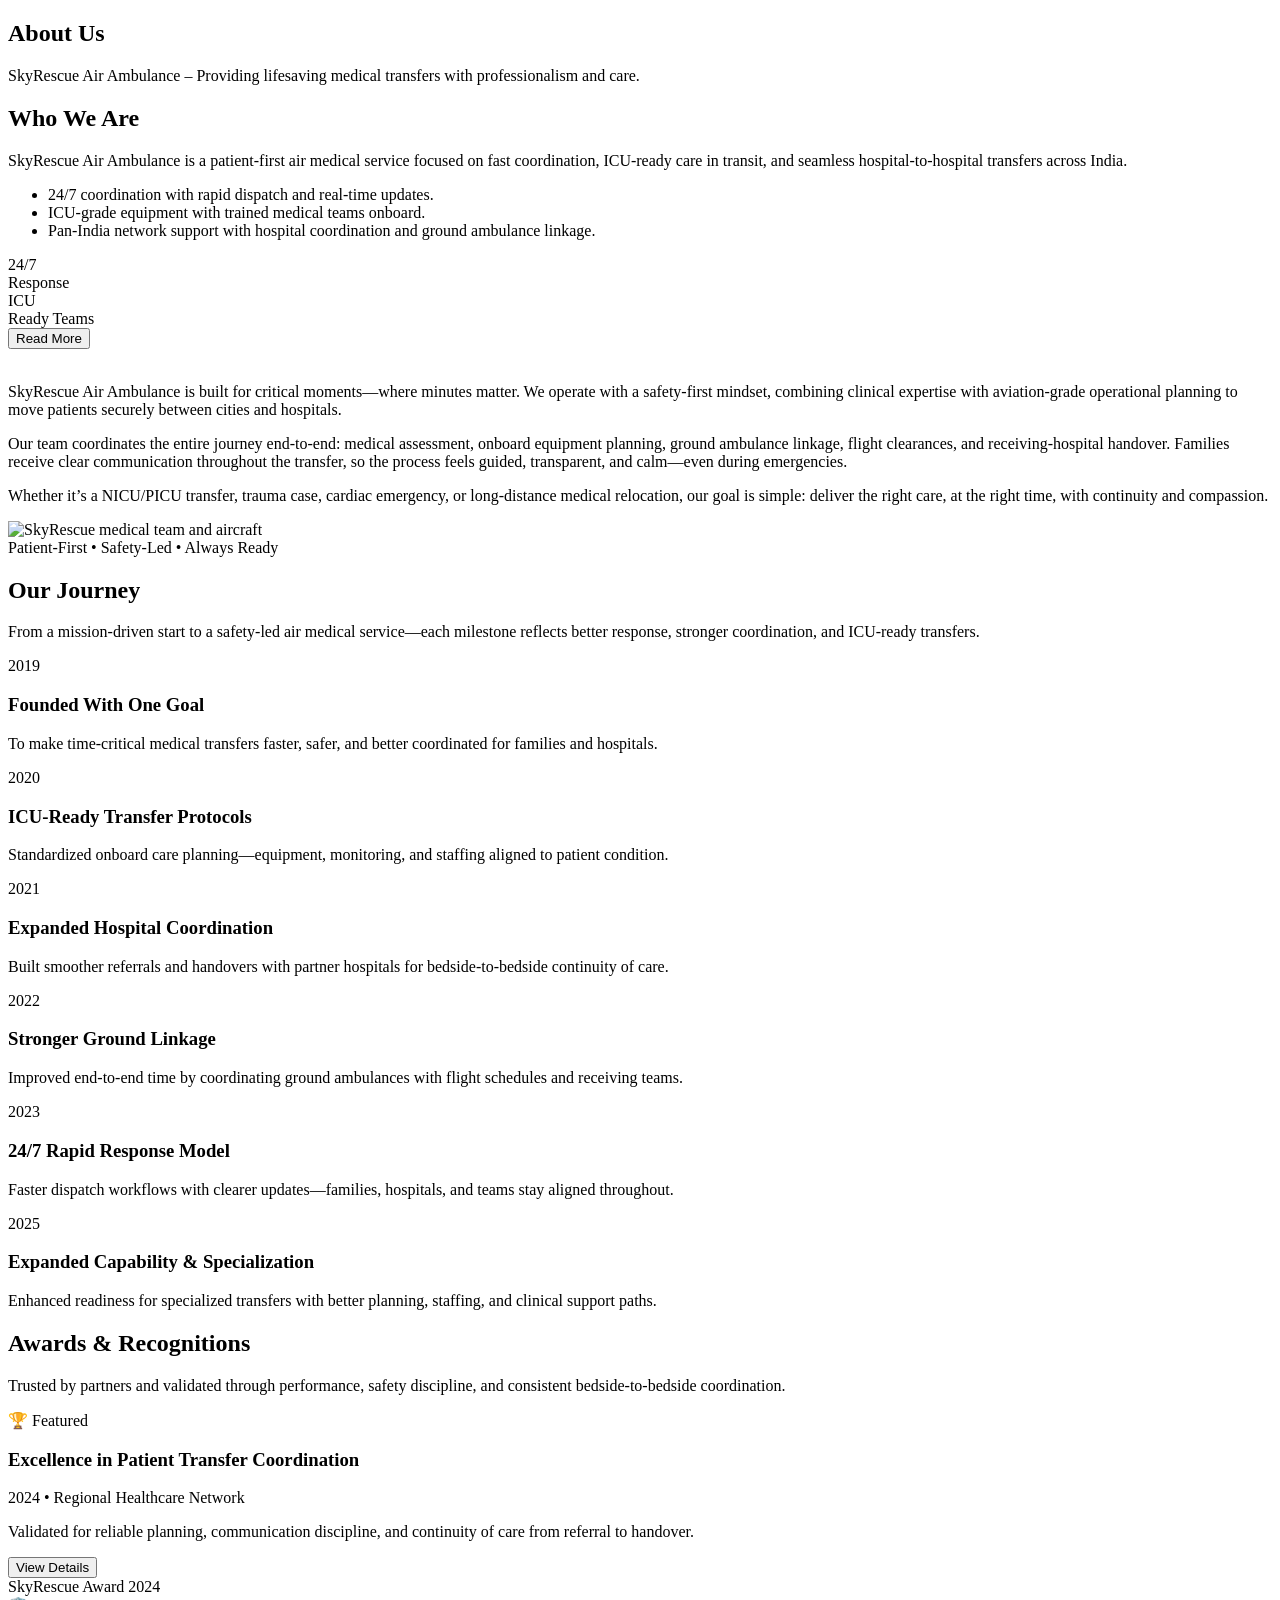
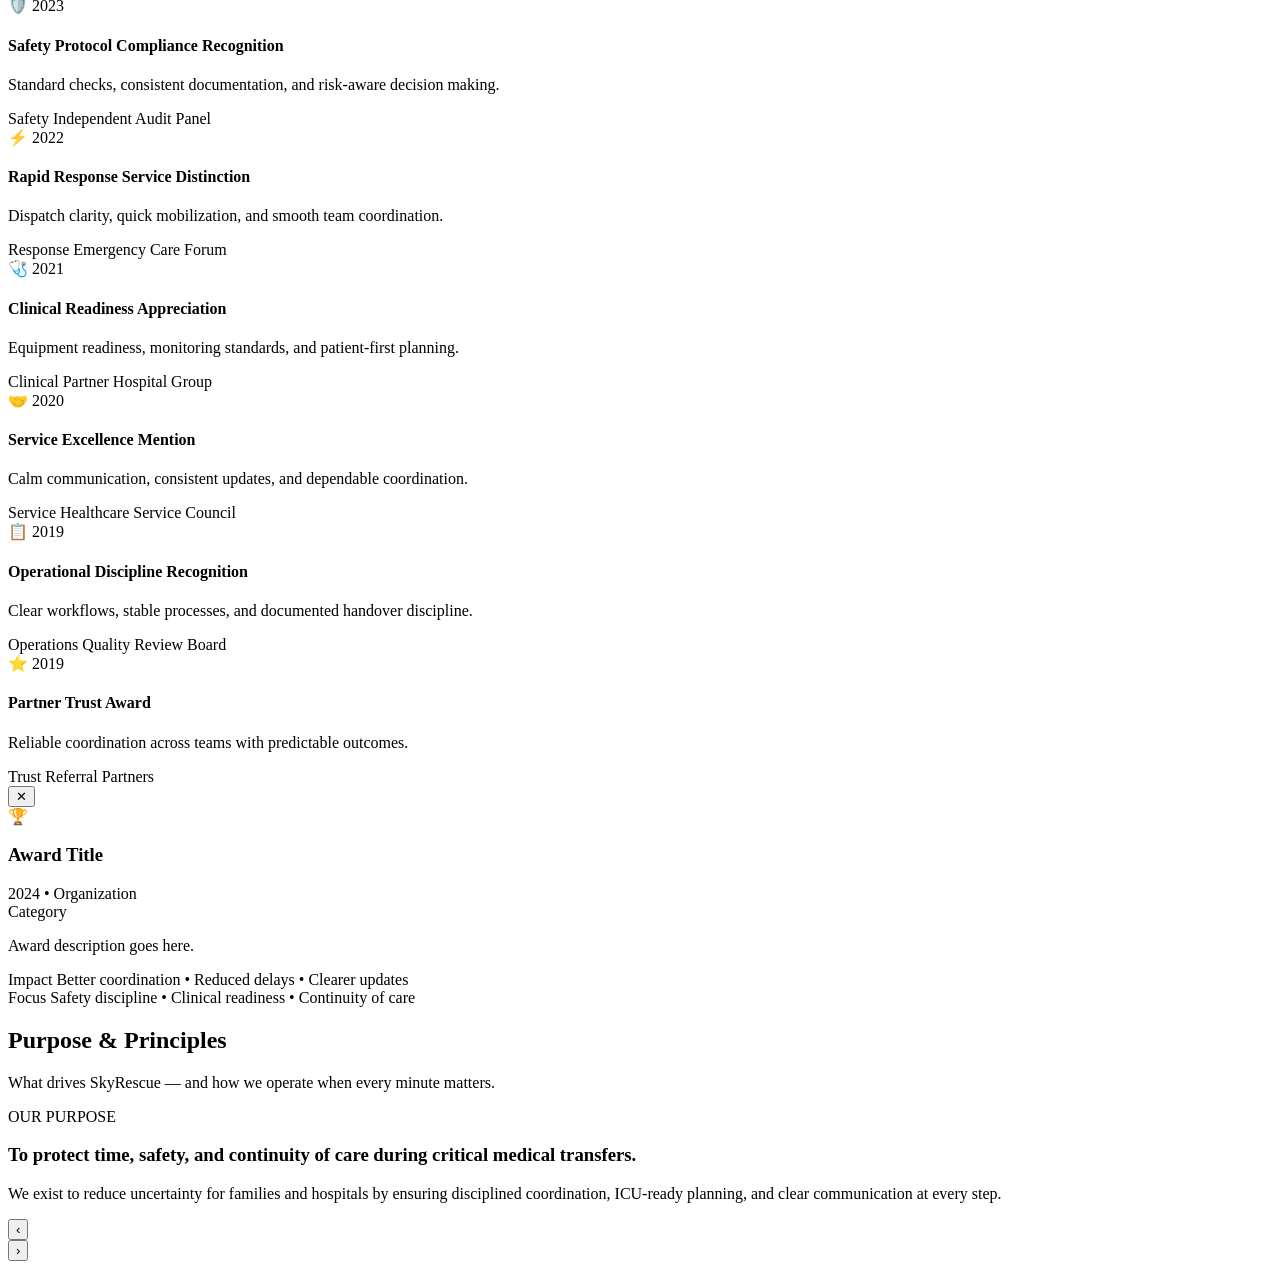
==== about.html @ 8f865b85 "Add files via upload" ====
<!DOCTYPE html>
<html lang="en">
<head>
<meta charset="UTF-8">
<meta name="viewport" content="width=device-width, initial-scale=1.0">
<title>About Us - SkyRescue Air Ambulance</title>
<meta name="description" content="SkyRescue Air Ambulance provides lifesaving air ambulance services across India with professionalism and care. Learn about our journey, mission, and leadership.">
<meta name="keywords" content="Air Ambulance, SkyRescue, Medical Transfers, Emergency Medical Services">
<meta name="author" content="SkyRescue Air Ambulance">

<!-- Google Fonts -->
<link href="https://fonts.googleapis.com/css2?family=Outfit:wght@400;600;700&family=Inter:wght@300;400;500&display=swap" rel="stylesheet">
<link href="https://unpkg.com/aos@2.3.4/dist/aos.css" rel="stylesheet">
<link href="https://api.fontshare.com/v2/css?f[]=clash-display@600,700&f[]=general-sans@400,500&display=swap" rel="stylesheet">

<!-- Main CSS -->
<link rel="stylesheet" href="./css/style.css">

</head>
<body>

<!-- Navbar include -->
<div id="navbar"></div>

<section class="about-hero-slider">
  <div class="about-slider">
    <div class="about-slide active" style="background-image: url('./images/abouthero1.jpg');"></div>
    <div class="about-slide" style="background-image: url('./images/abouthero2.jpg');"></div>
    <div class="about-slide" style="background-image: url('./images/abouthero3.jpg');"></div>
    <div class="about-slide" style="background-image: url('./images/abouthero4.jpg');"></div>

    <!-- Overlay for text -->
    <div class="hero-overlay">
      <div class="hero-content" data-aos="fade-up">
        <h1>About Us</h1>
        <p>SkyRescue Air Ambulance – Providing lifesaving medical transfers with professionalism and care.</p>
      </div>
    </div>
  </div>
</section>

<!-- Placeholder: Who We Are Section will go here -->
<section class="who-we-are" data-aos="fade-up">
  <div class="wwa-wrap">

    <!-- LEFT: TEXT -->
    <div class="wwa-left">
      <h2 class="wwa-title" data-aos="fade-up" data-aos-delay="50">Who We Are</h2>

      <p class="wwa-lead" data-aos="fade-up" data-aos-delay="120">
        SkyRescue Air Ambulance is a patient-first air medical service focused on fast coordination,
        ICU-ready care in transit, and seamless hospital-to-hospital transfers across India.
      </p>

      <!-- highlights (stagger) -->
      <ul class="wwa-points">
        <li data-aos="fade-up" data-aos-delay="180">
          <span class="dot"></span>
          24/7 coordination with rapid dispatch and real-time updates.
        </li>
        <li data-aos="fade-up" data-aos-delay="240">
          <span class="dot"></span>
          ICU-grade equipment with trained medical teams onboard.
        </li>
        <li data-aos="fade-up" data-aos-delay="300">
          <span class="dot"></span>
          Pan-India network support with hospital coordination and ground ambulance linkage.
        </li>
      </ul>

      <!-- stats -->
      <div class="wwa-stats" data-aos="fade-up" data-aos-delay="360">
        <div class="wwa-stat">
          <div class="wwa-stat-num">24/7</div>
          <div class="wwa-stat-label">Response</div>
        </div>
        <div class="wwa-stat">
          <div class="wwa-stat-num">ICU</div>
          <div class="wwa-stat-label">Ready Teams</div>
        </div>
      </div>

      <!-- read more -->
     <div class="wwa-more">
  <button class="wwa-more-btn" type="button" aria-expanded="false">
    Read More
  </button>

  <div class="wwa-more-panel" aria-hidden="true">
    <div class="wwa-more-inner">
      <br><p>
  SkyRescue Air Ambulance is built for critical moments—where minutes matter. We operate with a safety-first mindset,
  combining clinical expertise with aviation-grade operational planning to move patients securely between cities and hospitals.
</p>

<p>
  Our team coordinates the entire journey end-to-end: medical assessment, onboard equipment planning, ground ambulance
  linkage, flight clearances, and receiving-hospital handover. Families receive clear communication throughout the transfer,
  so the process feels guided, transparent, and calm—even during emergencies.
</p>

<p>
  Whether it’s a NICU/PICU transfer, trauma case, cardiac emergency, or long-distance medical relocation, our goal is simple:
  deliver the right care, at the right time, with continuity and compassion.
</p>
    </div>
  </div>
</div>
    </div>

    <!-- RIGHT: IMAGE -->
    <div class="wwa-right" data-aos="zoom-in" data-aos-delay="120">
      <div class="wwa-img">
        <img src="./images/who-we-are.jpeg" alt="SkyRescue medical team and aircraft">
        <div class="wwa-tag">Patient-First • Safety-Led • Always Ready</div>
      </div>
    </div>

  </div>
</section>

<!-- Placeholder: Journey Section will go here -->
<section class="journey" id="journey">
  <div class="journey-wrap">
    <div class="journey-head" data-aos="fade-up">
      <h2>Our Journey</h2>
      <p>
        From a mission-driven start to a safety-led air medical service—each milestone reflects better response,
        stronger coordination, and ICU-ready transfers.
      </p>
    </div>

    <div class="journey-timeline" id="journeyTimeline">
      <!-- CENTER SPINE -->
      <div class="journey-line" aria-hidden="true">
        <span class="journey-cap top"></span>
        <div class="journey-line-fill" id="journeyFill"></div>
        <span class="journey-cap bottom"></span>
      </div>

      <!-- ONE PLANE THAT MOVES DOWN THE SPINE -->
      <div class="journey-plane" id="journeyPlane" aria-hidden="true"></div>

      <!-- ITEM 1 (RIGHT) -->
      <div class="j-item right" data-step="1">
        <div class="j-node"></div>
        <div class="j-branch"></div>

        <div class="j-card">
          <div class="j-meta">2019</div>
          <h3>Founded With One Goal</h3>
          <p>To make time-critical medical transfers faster, safer, and better coordinated for families and hospitals.</p>
        </div>
      </div>

      <!-- ITEM 2 (LEFT) -->
      <div class="j-item left" data-step="2">
        <div class="j-node"></div>
        <div class="j-branch"></div>

        <div class="j-card">
          <div class="j-meta">2020</div>
          <h3>ICU-Ready Transfer Protocols</h3>
          <p>Standardized onboard care planning—equipment, monitoring, and staffing aligned to patient condition.</p>
        </div>
      </div>

      <!-- ITEM 3 (RIGHT) -->
      <div class="j-item right" data-step="3">
        <div class="j-node"></div>
        <div class="j-branch"></div>

        <div class="j-card">
          <div class="j-meta">2021</div>
          <h3>Expanded Hospital Coordination</h3>
          <p>Built smoother referrals and handovers with partner hospitals for bedside-to-bedside continuity of care.</p>
        </div>
      </div>

      <!-- ITEM 4 (LEFT) -->
      <div class="j-item left" data-step="4">
        <div class="j-node"></div>
        <div class="j-branch"></div>

        <div class="j-card">
          <div class="j-meta">2022</div>
          <h3>Stronger Ground Linkage</h3>
          <p>Improved end-to-end time by coordinating ground ambulances with flight schedules and receiving teams.</p>
        </div>
      </div>

      <!-- ITEM 5 (RIGHT) -->
      <div class="j-item right" data-step="5">
        <div class="j-node"></div>
        <div class="j-branch"></div>

        <div class="j-card">
          <div class="j-meta">2023</div>
          <h3>24/7 Rapid Response Model</h3>
          <p>Faster dispatch workflows with clearer updates—families, hospitals, and teams stay aligned throughout.</p>
        </div>
      </div>

      <!-- ITEM 6 (LEFT) -->
      <div class="j-item left" data-step="6">
        <div class="j-node"></div>
        <div class="j-branch"></div>

        <div class="j-card">
          <div class="j-meta">2025</div>
          <h3>Expanded Capability & Specialization</h3>
          <p>Enhanced readiness for specialized transfers with better planning, staffing, and clinical support paths.</p>
        </div>
      </div>

    </div>
  </div>
</section>

<!-- Placeholder: Awards & Recognitions Section will go here -->
<!-- ===== AWARDS & RECOGNITIONS ===== -->
<section class="awards" id="awards">
  <div class="awards-wrap">
    <div class="awards-head">
      <h2>Awards & Recognitions</h2>
      <p>
        Trusted by partners and validated through performance, safety discipline, and consistent bedside-to-bedside coordination.
      </p>
    </div>

    <!-- Featured -->
    <div class="award-feature" data-award
      data-title="Excellence in Patient Transfer Coordination"
      data-year="2024"
      data-org="Regional Healthcare Network"
      data-desc="Recognized for streamlined coordination workflows that improved transfer readiness and reduced turnaround times."
      data-tag="Operations">
      <div class="af-left">
        <div class="award-badge">🏆 Featured</div>
        <h3>Excellence in Patient Transfer Coordination</h3>
        <div class="award-meta">
          <span class="award-pill">2024</span>
          <span class="award-dot">•</span>
          <span class="award-org">Regional Healthcare Network</span>
        </div>
        <p>
          Validated for reliable planning, communication discipline, and continuity of care from referral to handover.
        </p>
        <button class="award-btn" type="button">View Details</button>
      </div>

      <div class="af-right" aria-hidden="true">
        <div class="award-mark">
          <span class="am-top">SkyRescue</span>
          <span class="am-mid">Award</span>
          <span class="am-bot">2024</span>
        </div>
      </div>
    </div>

    <!-- Grid -->
    <div class="awards-grid" id="awardsGrid">
      <article class="award-card" data-award
        data-title="Safety Protocol Compliance Recognition"
        data-year="2023"
        data-org="Independent Audit Panel"
        data-desc="Acknowledged for adherence to standardized safety checks and clinical readiness processes."
        data-tag="Safety">
        <div class="award-top">
          <span class="award-icon">🛡️</span>
          <span class="award-pill">2023</span>
        </div>
        <h4>Safety Protocol Compliance Recognition</h4>
        <p>Standard checks, consistent documentation, and risk-aware decision making.</p>
        <div class="award-foot">
          <span class="award-tag">Safety</span>
          <span class="award-org">Independent Audit Panel</span>
        </div>
      </article>

      <article class="award-card" data-award
        data-title="Rapid Response Service Distinction"
        data-year="2022"
        data-org="Emergency Care Forum"
        data-desc="Recognized for faster dispatch coordination and clearer updates across stakeholders."
        data-tag="Response">
        <div class="award-top">
          <span class="award-icon">⚡</span>
          <span class="award-pill">2022</span>
        </div>
        <h4>Rapid Response Service Distinction</h4>
        <p>Dispatch clarity, quick mobilization, and smooth team coordination.</p>
        <div class="award-foot">
          <span class="award-tag">Response</span>
          <span class="award-org">Emergency Care Forum</span>
        </div>
      </article>

      <article class="award-card" data-award
        data-title="Clinical Readiness Appreciation"
        data-year="2021"
        data-org="Partner Hospital Group"
        data-desc="Appreciated for ICU-ready transfer planning aligned to patient needs."
        data-tag="Clinical">
        <div class="award-top">
          <span class="award-icon">🩺</span>
          <span class="award-pill">2021</span>
        </div>
        <h4>Clinical Readiness Appreciation</h4>
        <p>Equipment readiness, monitoring standards, and patient-first planning.</p>
        <div class="award-foot">
          <span class="award-tag">Clinical</span>
          <span class="award-org">Partner Hospital Group</span>
        </div>
      </article>

      <article class="award-card" data-award
        data-title="Service Excellence Mention"
        data-year="2020"
        data-org="Healthcare Service Council"
        data-desc="Mentioned for compassionate updates and seamless family-hospital coordination."
        data-tag="Service">
        <div class="award-top">
          <span class="award-icon">🤝</span>
          <span class="award-pill">2020</span>
        </div>
        <h4>Service Excellence Mention</h4>
        <p>Calm communication, consistent updates, and dependable coordination.</p>
        <div class="award-foot">
          <span class="award-tag">Service</span>
          <span class="award-org">Healthcare Service Council</span>
        </div>
      </article>

      <article class="award-card" data-award
        data-title="Operational Discipline Recognition"
        data-year="2019"
        data-org="Quality Review Board"
        data-desc="Recognized for structured planning and reliable operational documentation."
        data-tag="Operations">
        <div class="award-top">
          <span class="award-icon">📋</span>
          <span class="award-pill">2019</span>
        </div>
        <h4>Operational Discipline Recognition</h4>
        <p>Clear workflows, stable processes, and documented handover discipline.</p>
        <div class="award-foot">
          <span class="award-tag">Operations</span>
          <span class="award-org">Quality Review Board</span>
        </div>
      </article>

      <article class="award-card" data-award
        data-title="Partner Trust Award"
        data-year="2019"
        data-org="Referral Partners"
        data-desc="Recognized for dependable coordination and consistent bedside-to-bedside execution."
        data-tag="Trust">
        <div class="award-top">
          <span class="award-icon">⭐</span>
          <span class="award-pill">2019</span>
        </div>
        <h4>Partner Trust Award</h4>
        <p>Reliable coordination across teams with predictable outcomes.</p>
        <div class="award-foot">
          <span class="award-tag">Trust</span>
          <span class="award-org">Referral Partners</span>
        </div>
      </article>
    </div>
  </div>

  <!-- Drawer -->
  <div class="award-drawer" id="awardDrawer" aria-hidden="true">
    <div class="ad-backdrop" data-drawer-close></div>

    <aside class="ad-panel" role="dialog" aria-modal="true" aria-label="Award details">
      <button class="ad-close" type="button" data-drawer-close aria-label="Close">✕</button>

      <div class="ad-head">
        <div class="ad-icon" id="adIcon">🏆</div>
        <div class="ad-title">
          <h3 id="adTitle">Award Title</h3>
          <div class="ad-meta">
            <span class="award-pill" id="adYear">2024</span>
            <span class="award-dot">•</span>
            <span class="award-org" id="adOrg">Organization</span>
          </div>
        </div>
      </div>

      <div class="ad-body">
        <div class="ad-tags">
          <span class="award-tag" id="adTag">Category</span>
        </div>
        <p id="adDesc">
          Award description goes here.
        </p>

        <div class="ad-proof">
          <div class="ad-proof-row">
            <span class="ad-proof-k">Impact</span>
            <span class="ad-proof-v">Better coordination • Reduced delays • Clearer updates</span>
          </div>
          <div class="ad-proof-row">
            <span class="ad-proof-k">Focus</span>
            <span class="ad-proof-v">Safety discipline • Clinical readiness • Continuity of care</span>
          </div>
        </div>
      </div>
    </aside>
  </div>
</section>

<!-- Placeholder: Purposes & Principles Section will go here -->
<!-- ===== PURPOSES & PRINCIPLES (ORB + CAROUSEL) ===== -->
<section class="purpose" id="purpose">
  <div class="purpose-wrap">
    <div class="purpose-head">
      <h2>Purpose & Principles</h2>
      <p>What drives SkyRescue — and how we operate when every minute matters.</p>
    </div>

    <!-- Purpose Orb -->
    <div class="purpose-orb" aria-label="Our purpose">
      <div class="orb-badge">OUR PURPOSE</div>
      <h3>To protect time, safety, and continuity of care during critical medical transfers.</h3>
      <p>
        We exist to reduce uncertainty for families and hospitals by ensuring disciplined coordination,
        ICU-ready planning, and clear communication at every step.
      </p>
    </div>

    <!-- Principles Slider -->
    <div class="principles" aria-label="Principles slider">
      <div class="principles-top">
        <button class="p-btn" id="pPrev" type="button" aria-label="Previous principle">‹</button>
        <div class="p-stage">
          <div class="p-slide" id="pSlide">
            <!-- filled by JS -->
          </div>
        </div>
        <button class="p-btn" id="pNext" type="button" aria-label="Next principle">›</button>
      </div>

      <div class="p-dots" id="pDots" aria-label="Principle selectors">
        <!-- chips by JS -->
      </div>
    </div>
  </div>
</section>


<!-- Footer include -->
<div id="site-footer"></div>

<!-- Scripts -->
<script src="https://code.jquery.com/jquery-3.6.0.min.js"></script>
<script src="./js/nav.js"></script>
<script src="./js/include.js"></script>
<script src="./js/about.js"></script>
<script src="https://unpkg.com/aos@2.3.4/dist/aos.js"></script>
<script>
  AOS.init({
    duration: 1000,
    once: true
  });
</script>

</body>
</html>
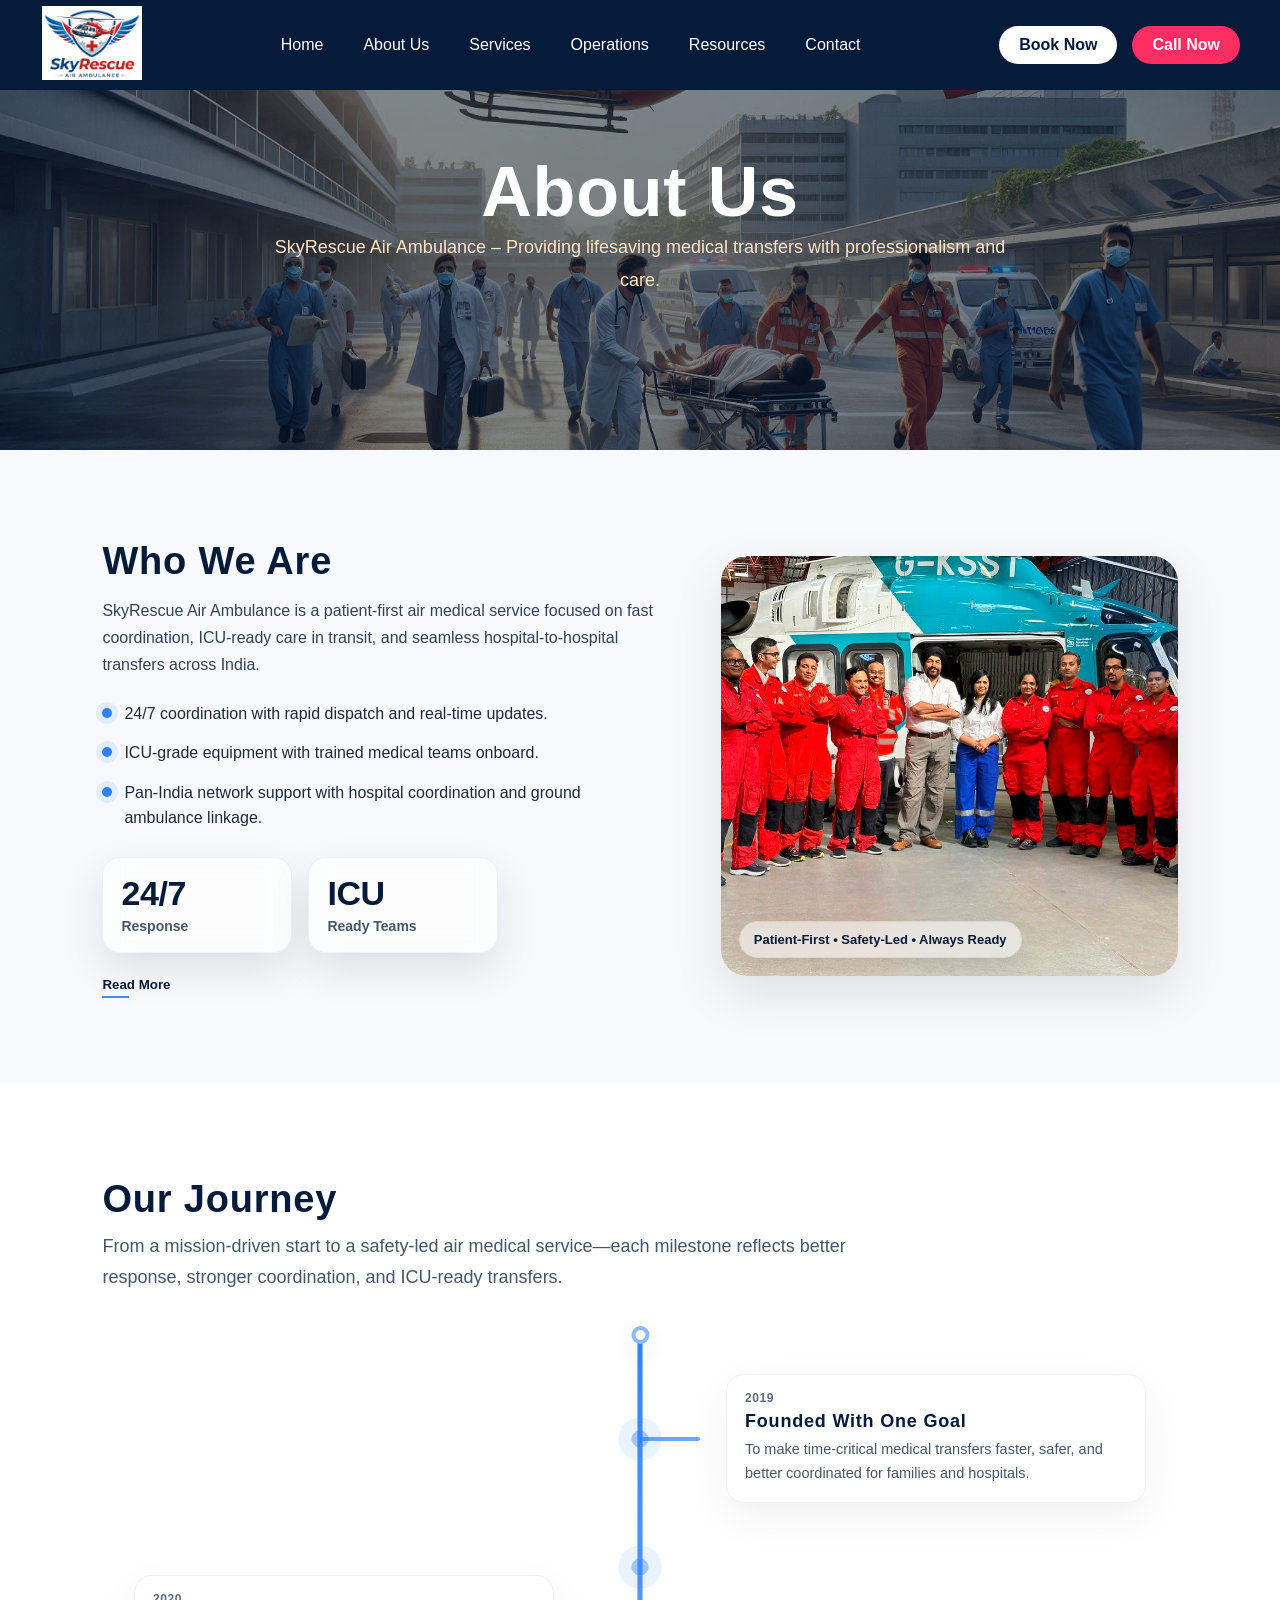
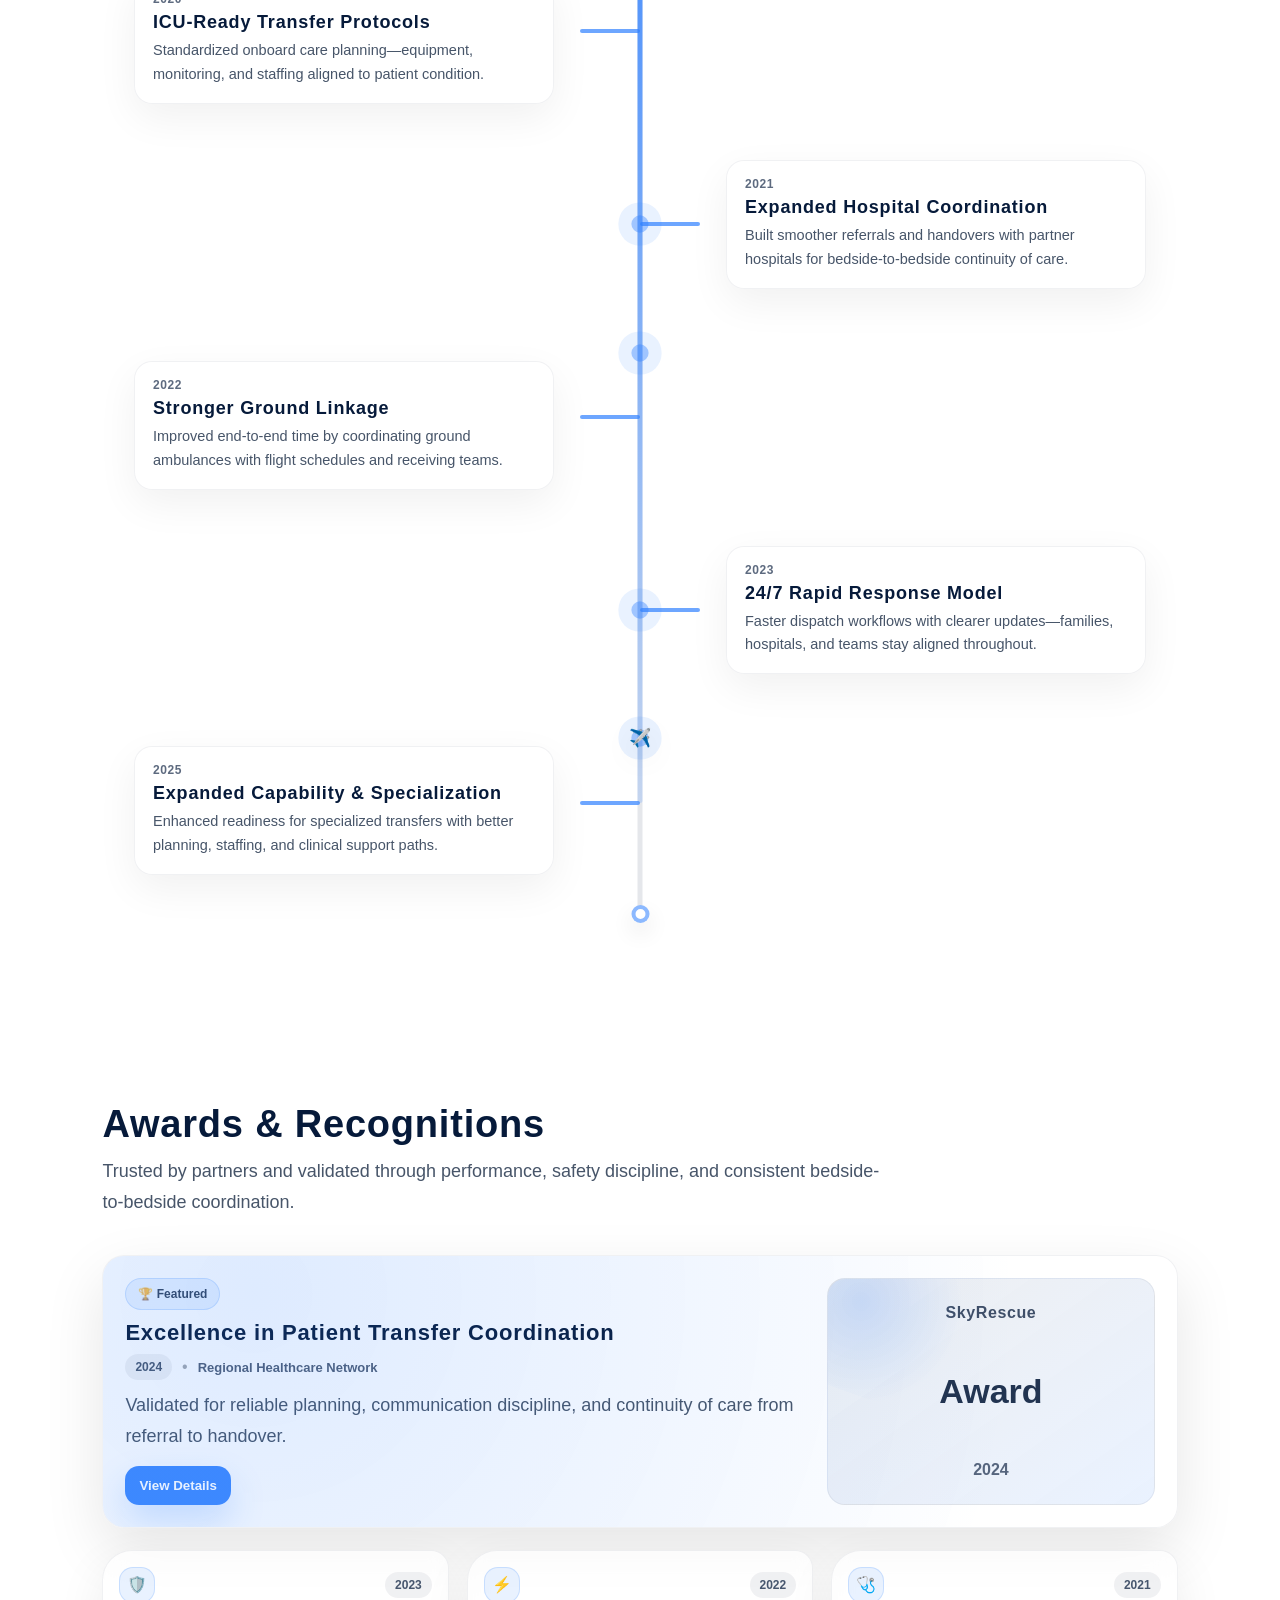
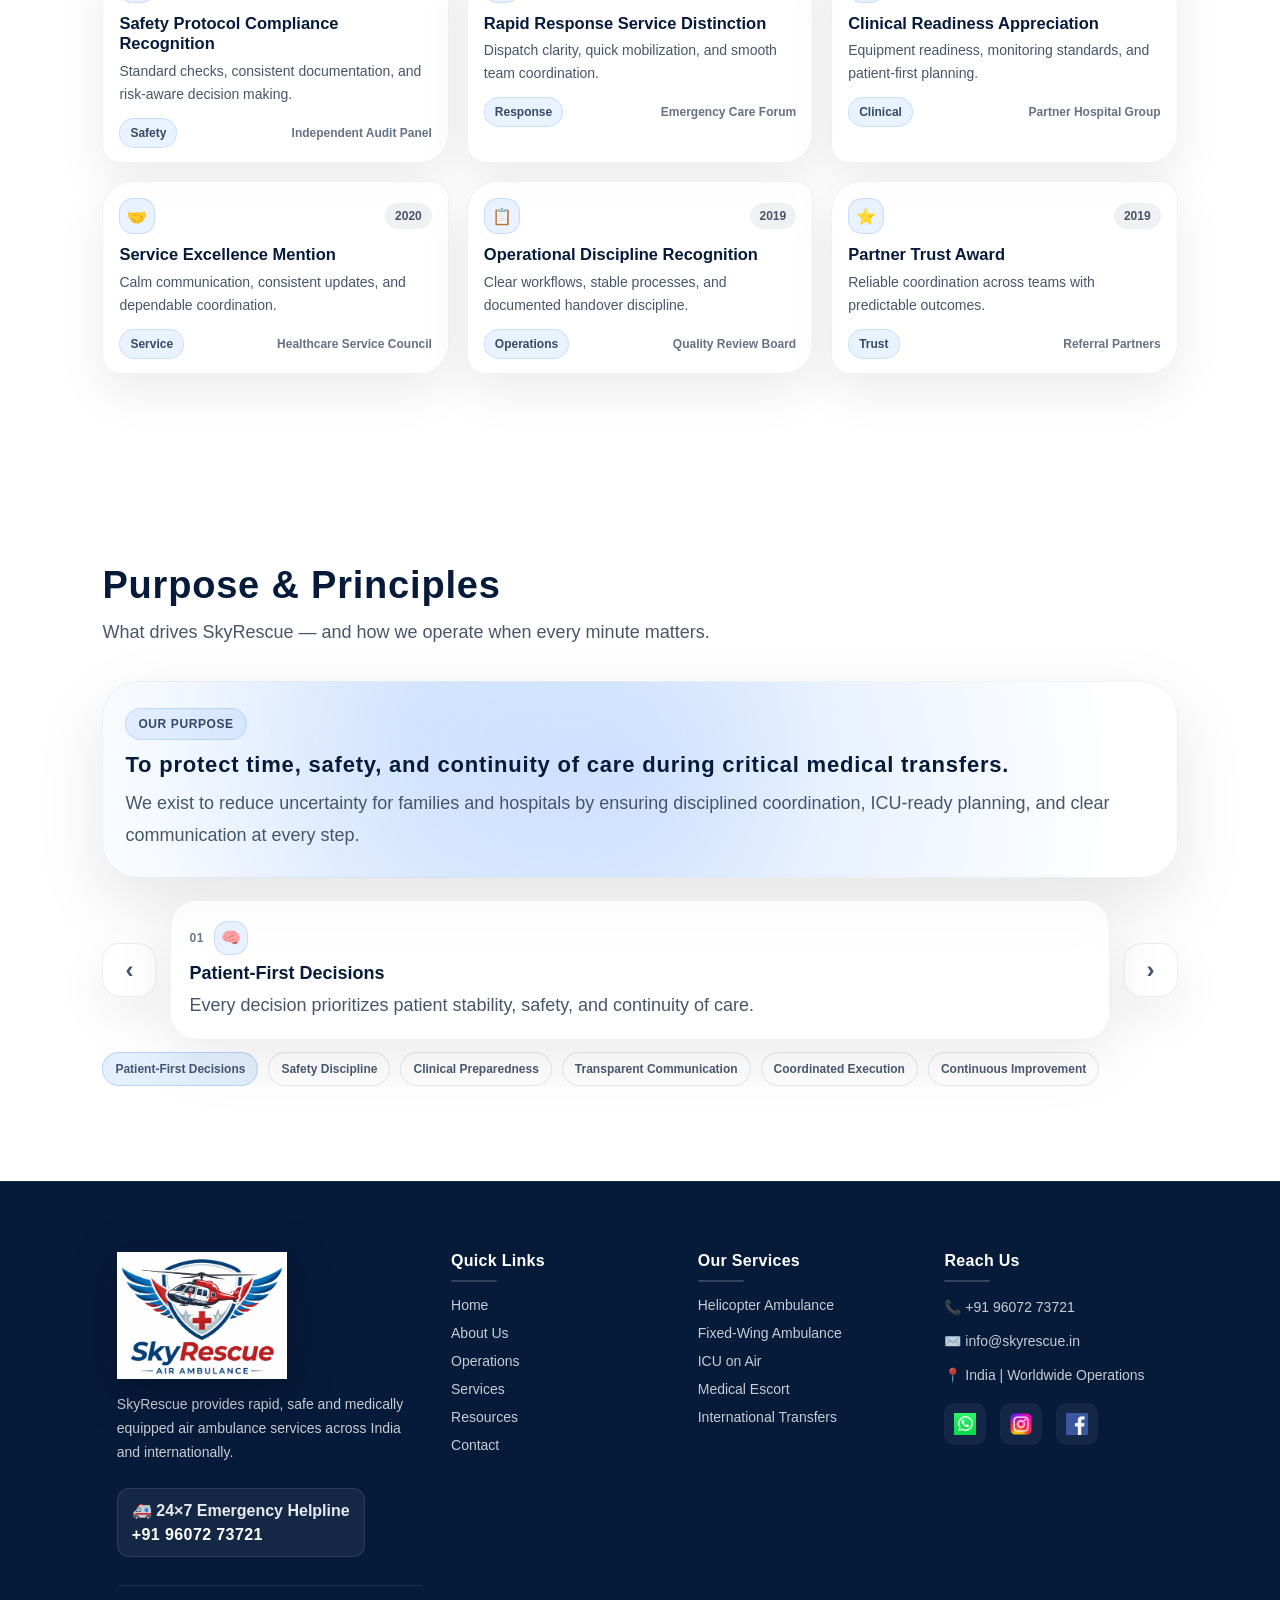
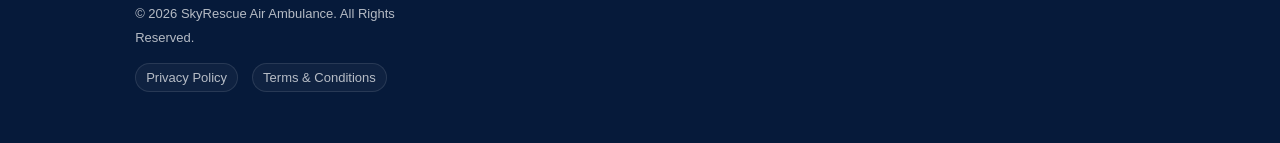
==== commit 338a79a3: "fixed all paths by removing redundant ./ prefix" ====
--- a/about.html
+++ b/about.html
@@ -14,7 +14,7 @@
 <link href="https://api.fontshare.com/v2/css?f[]=clash-display@600,700&f[]=general-sans@400,500&display=swap" rel="stylesheet">
 
 <!-- Main CSS -->
-<link rel="stylesheet" href="./css/style.css">
+<link rel="stylesheet" href="css/style.css">
 
 </head>
 <body>
@@ -24,10 +24,10 @@
 
 <section class="about-hero-slider">
   <div class="about-slider">
-    <div class="about-slide active" style="background-image: url('./images/abouthero1.jpg');"></div>
-    <div class="about-slide" style="background-image: url('./images/abouthero2.jpg');"></div>
-    <div class="about-slide" style="background-image: url('./images/abouthero3.jpg');"></div>
-    <div class="about-slide" style="background-image: url('./images/abouthero4.jpg');"></div>
+    <div class="about-slide active" style="background-image: url('images/abouthero1.jpg');"></div>
+    <div class="about-slide" style="background-image: url('images/abouthero2.jpg');"></div>
+    <div class="about-slide" style="background-image: url('images/abouthero3.jpg');"></div>
+    <div class="about-slide" style="background-image: url('images/abouthero4.jpg');"></div>
 
     <!-- Overlay for text -->
     <div class="hero-overlay">
@@ -111,7 +111,7 @@
     <!-- RIGHT: IMAGE -->
     <div class="wwa-right" data-aos="zoom-in" data-aos-delay="120">
       <div class="wwa-img">
-        <img src="./images/who-we-are.jpeg" alt="SkyRescue medical team and aircraft">
+        <img src="images/who-we-are.jpeg" alt="SkyRescue medical team and aircraft">
         <div class="wwa-tag">Patient-First • Safety-Led • Always Ready</div>
       </div>
     </div>
@@ -456,9 +456,9 @@
 
 <!-- Scripts -->
 <script src="https://code.jquery.com/jquery-3.6.0.min.js"></script>
-<script src="./js/nav.js"></script>
-<script src="./js/include.js"></script>
-<script src="./js/about.js"></script>
+<script src="js/nav.js"></script>
+<script src="js/include.js"></script>
+<script src="js/about.js"></script>
 <script src="https://unpkg.com/aos@2.3.4/dist/aos.js"></script>
 <script>
   AOS.init({
--- a/css/style.css
+++ b/css/style.css
@@ -0,0 +1,2151 @@
+/* RESET */
+*{
+    margin:0;
+    padding:0;
+    box-sizing:border-box;
+}
+
+html {
+  scroll-behavior: smooth;
+}
+
+/* Hide scrollbar but keep scrolling */
+html, body {
+  scrollbar-width: none;        /* Firefox */
+  -ms-overflow-style: none;     /* IE/Edge */
+}
+
+html::-webkit-scrollbar,
+body::-webkit-scrollbar {
+  display: none;                /* Chrome/Safari */
+}
+
+body{
+    font-family: 'General Sans', sans-serif;
+    font-weight:400;
+    color:#2b2b2b;
+}
+
+h1, h2, h3{
+    font-family:'Clash Display', sans-serif;
+    font-weight:700;
+    letter-spacing:0.8px;
+}
+
+h1{
+    font-size: clamp(42px, 6vw, 70px);
+    line-height:1.1;
+}
+
+h2{
+    font-size: clamp(32px, 4vw, 48px);
+}
+
+p{
+    font-size:18px;
+    line-height:1.8;
+    color:#555;
+}
+
+.navbar{
+    position:fixed;
+    top:0;
+    left:0;
+    width:100%;
+    height:90px;
+    background:#061a3a;
+    display:flex;
+    align-items:center;
+    z-index:9999;
+}
+
+.nav-container{
+    width:100%;
+    max-width:1300px;
+    margin:auto;
+    display:flex;
+    justify-content:space-between;
+    align-items:center;
+    padding:0 40px;
+}
+
+.logo img{
+    width:100px;
+    height:auto;
+    margin-left:2px;
+}
+
+
+.nav-menu ul{
+    list-style:none;
+    display:flex;
+    gap:40px;
+}
+
+.nav-menu a{
+    color:white;
+    text-decoration:none;
+    position: relative;
+}
+
+.nav-actions{
+    display:flex;
+    gap:15px;
+}
+/* Fancy Hover Effect */
+.nav-menu a::before{
+    content:"";
+    position:absolute;
+    left:0;
+    bottom:-6px;
+    width:100%;
+    height:2px;
+    background:linear-gradient(90deg,#ff2e63,#ffffff);
+    transform:scaleX(0);
+    transform-origin:left;
+    transition:transform 0.4s cubic-bezier(.77,0,.18,1);
+}
+
+.nav-menu a:hover::before{
+    transform:scaleX(1);
+}
+
+/* Slight lift + glow */
+.nav-menu a:hover{
+    color:#ff2e63;
+    text-shadow:0 0 8px rgba(255,46,99,0.6);
+}
+
+.btn{
+    padding:10px 20px;
+    border-radius:50px;
+    text-decoration:none;
+    font-weight:500;
+    transition:0.4s ease;
+}
+
+.book-btn{
+    background:white;
+    color:#061a3a;
+    font-weight:600;
+}
+
+.book-btn:hover{
+    background:#ff2e63;
+    color:white;
+    transform:translateY(-3px);
+    box-shadow:0 10px 20px rgba(255,46,99,0.4);
+}
+
+.call-btn{
+    background:#ff2e63;
+    color:white;
+    font-weight:600;
+}
+
+.call-btn:hover{
+    background:white;
+    color:#061a3a;
+    transform:translateY(-3px);
+}
+
+/* HAMBURGER */
+.hamburger{
+    display:none;
+    flex-direction:column;
+    gap:6px;
+    cursor:pointer;
+}
+
+.hamburger span{
+    width:25px;
+    height:3px;
+    background:#edeff3;
+}
+
+@media(max-width:992px){
+
+.nav-menu{
+    position:fixed;
+    top:90px;
+    left:-100%;
+    width:100%;
+    height:calc(100vh - 90px);
+    background:#061a3a;
+    display:flex;
+    justify-content:center;
+    align-items:center;
+    transition:0.4s ease;
+}
+
+.nav-menu ul{
+    flex-direction:column;
+    gap:30px;
+}
+
+.nav-menu.active{
+    left:0;
+}
+
+.nav-actions{
+    display:none;
+}
+
+.hamburger{
+    display:flex;
+}
+
+.logo{
+    flex:unset;
+}
+}
+
+body {
+  overflow-x: hidden;
+}
+
+.hero{
+    position:relative;
+    height:100vh;
+    overflow:hidden;
+    display:flex;
+    align-items:center;
+    justify-content:center;
+    text-align:center;
+}
+
+/* SLIDES */
+.hero-slides{
+    position:absolute;
+    inset:0;
+}
+
+.slide{
+    position:absolute;
+    inset:0;
+    background-size:cover;
+    background-position:center;
+    opacity:0;
+    transform:scale(1);
+    transition:opacity 1.5s ease-in-out, transform 8s ease-in-out;
+}
+
+/* Active slide */
+.slide.active{
+    opacity:1;
+    transform:scale(1.1); /* Cinematic zoom */
+}
+
+/* Overlay */
+.hero-overlay{
+    position:absolute;
+    inset:0;
+    background:linear-gradient(
+        180deg,
+        rgba(6,26,58,0.75),
+        rgba(6,26,58,0.9)
+    );
+}
+
+/* Content */
+.hero-content{
+    position:relative;
+    z-index:2;
+    color:white;
+    max-width:800px;
+    padding:0 20px;
+}
+
+.hero h1{
+    font-family:'Outfit', sans-serif;
+    font-size:60px;
+    margin-bottom:20px;
+}
+
+.hero p{
+    font-size:18px;
+    margin-bottom:30px;
+    color:darkgoldenrod;
+}
+
+.hero h1{
+    letter-spacing:1px;
+}
+
+.hero-buttons{
+    display:flex;
+    gap:25px;
+    justify-content:center;
+    flex-wrap:wrap;
+}
+
+/* Base Button */
+.hero-btn{
+    position:relative;
+    padding:16px 38px;
+    font-family:'General Sans', sans-serif;
+    font-weight:500;
+    font-size:15px;
+    letter-spacing:1px;
+    text-transform:uppercase;
+    text-decoration:none;
+    border-radius:6px;
+    overflow:hidden;
+    transition:all 0.4s cubic-bezier(.77,0,.18,1);
+}
+
+.primary-btn{
+    background:#ff2e63;
+    color:white;
+    box-shadow:0 10px 30px rgba(255,46,99,0.3);
+}
+
+.primary-btn::before{
+    content:"";
+    position:absolute;
+    top:0;
+    left:-100%;
+    width:100%;
+    height:100%;
+    background:linear-gradient(
+        120deg,
+        transparent,
+        rgba(255,255,255,0.4),
+        transparent
+    );
+    transition:0.6s;
+}
+
+.primary-btn:hover::before{
+    left:100%;
+}
+
+.primary-btn:hover{
+    transform:translateY(-6px);
+    box-shadow:0 15px 40px rgba(255,46,99,0.5);
+}
+
+.secondary-btn{
+    background:transparent;
+    color:white;
+    border:1.5px solid rgba(255,255,255,0.6);
+    backdrop-filter:blur(5px);
+}
+
+.secondary-btn:hover{
+    background:white;
+    color:#061a3a;
+    transform:translateY(-6px);
+    box-shadow:0 15px 40px rgba(0,0,0,0.2);
+}
+
+.medical-leadership{
+    padding:120px 0;
+    background:#f8f9fc;
+}
+
+.container{
+    max-width:1200px;
+    margin:auto;
+    padding:0 30px;
+    display:flex;
+    align-items:center;
+    gap:60px;
+}
+
+/* LEFT */
+.leadership-content{
+    flex:1;
+}
+
+.leadership-content h2{
+    font-weight:600;   /* was 700 */
+    letter-spacing:0.5px;
+    margin-bottom:20px;
+}
+
+.leadership-content p{
+    margin-bottom:40px;
+    color:#555;
+}
+
+/* STATS */
+.stats{
+    display:flex;
+    gap:40px;
+    flex-wrap:wrap;
+}
+
+.stat-box h3{
+    font-size:38px;
+    font-weight:600;   /* was too bold */
+    color:#0f1e3a;
+    margin-bottom:5px;
+}
+
+.stat-box span{
+    font-size:13px;
+    letter-spacing:1px;
+    text-transform:uppercase;
+    color:#8a94a6;
+}
+
+.stat-box{
+    padding:30px;
+    background:rgba(6,26,58,0.04);
+    border:1px solid rgba(6,26,58,0.1);
+    border-radius:16px;
+    backdrop-filter:blur(8px);
+    transition:0.4s ease;
+}
+
+.stat-box:hover{
+    background:rgba(6,26,58,0.08);
+}
+
+.medical-leadership{
+    padding:120px 0;
+    background:#f8f9fc;
+}
+
+.container{
+    max-width:1200px;
+    margin:auto;
+    padding:0 30px;
+    display:flex;
+    align-items:center;
+    gap:80px;
+}
+
+/* LEFT */
+.leadership-content{
+    flex:1;
+}
+
+/* RIGHT IMAGE */
+.leadership-image{
+    flex:1;
+}
+
+.leadership-image img{
+    width:100%;
+    height:520px;
+    object-fit:cover;
+    border-radius:16px;
+    box-shadow:0 20px 50px rgba(0,0,0,0.08);
+    transition:0.5s ease;
+}
+
+.leadership-image img:hover{
+    transform:scale(1.03);
+}
+
+@media(max-width:992px){
+
+.container{
+    flex-direction:column;
+    gap:50px;
+}
+
+.leadership-image img{
+    height:auto;
+}
+
+}
+
+.founders {
+    background: linear-gradient(160deg, #0b1f3a 0%, #142f55 100%);
+    padding: 80px 8%;
+    color: white;
+}
+
+.founders-container {
+    display: grid;
+    grid-template-columns: 1fr 1.2fr;
+    align-items: center;
+    gap: 50px;
+}
+
+/* LEFT CONTENT */
+
+.founders-title {
+    max-width: 420px;
+}
+
+.founders-title span {
+    font-size: 13px;
+    letter-spacing: 2px;
+    text-transform: uppercase;
+    color: #5fa8ff;
+}
+
+.founders-title h2 {
+    font-size: 40px;
+    font-weight: 500;
+    margin: 12px 0 18px;
+}
+
+.founders-title p {
+    font-size: 15px;
+    line-height: 1.7;
+    opacity: 0.85;
+    color: aliceblue;
+}
+
+/* RIGHT SIDE */
+
+.founders-cards {
+    display: flex;
+    justify-content: flex-start; /* Important change */
+    gap: 30px;
+}
+
+/* CARD */
+
+.founder-card {
+    background: rgba(255,255,255,0.05);
+    backdrop-filter: blur(12px);
+    border-radius: 16px;
+    overflow: hidden;
+    width: 260px;
+    transition: 0.4s ease;
+    border: 1px solid rgba(255,255,255,0.08);
+}
+
+.founder-card:hover {
+    transform: translateY(-8px);
+    background: rgba(255,255,255,0.08);
+}
+
+.founder-card img {
+    width: 100%;
+    height: 300px;
+    object-fit: cover;
+}
+
+.founder-card .info {
+    padding: 18px;
+}
+
+.founder-card h3 {
+    font-size: 17px;
+    font-weight: 500;
+    margin-bottom: 5px;
+}
+
+.founder-card p {
+    font-size: 14px;
+    opacity: 0.7;
+    color: #b7b9bd;
+}
+
+@media (max-width: 992px) {
+
+    .founders-container {
+        grid-template-columns: 1fr;
+        text-align: center;
+    }
+
+    .founders-title {
+        margin: 0 auto;
+    }
+
+    .founders-cards {
+        justify-content: center;
+        margin-top: 40px;
+        flex-wrap: wrap;
+    }
+}
+
+@media (max-width: 600px) {
+
+    .founder-card {
+        width: 100%;
+        max-width: 320px;
+    }
+
+}
+
+/* Section */
+
+.objectives {
+  padding: 120px 8%;
+  background: #f9fbff;
+}
+
+.section-title {
+  text-align: center;
+  font-size: 36px;
+  margin-bottom: 80px;
+  color: #0b1f3a;
+}
+
+/* Grid */
+
+.objectives-grid {
+  display: grid;
+  grid-template-columns: repeat(4, 1fr);
+  gap: 40px;
+}
+
+/* Custom Shape Card */
+.objective-card {
+  padding: 50px 30px;
+  background: white;
+
+  /* Asymmetrical Shape */
+  border-top-left-radius: 60px;
+  border-bottom-right-radius: 60px;
+  border-top-right-radius: 12px;
+  border-bottom-left-radius: 12px;
+
+  box-shadow: 0 12px 30px rgba(0,0,0,0.06);
+
+  transition: 
+    transform 0.4s cubic-bezier(.21,.6,.35,1),
+    box-shadow 0.4s ease;
+
+  opacity: 0;
+  transform: translateY(40px);
+}
+
+/* Hover Effect */
+
+.objective-card:hover {
+  transform: translateY(-14px) scale(1.02);
+  box-shadow: 
+    0 30px 60px rgba(0,0,0,0.12),
+    0 10px 25px rgba(0,0,0,0.08);
+}
+
+/* Text */
+
+.objective-card h3 {
+  margin-bottom: 15px;
+  font-size: 20px;
+  color: #0b1f3a;
+}
+
+.objective-card p {
+  font-size: 15px;
+  color: #555;
+  line-height: 1.6;
+}
+
+/* Reveal animation when active */
+
+.objective-card.show {
+  opacity: 1;
+  transform: translateY(0);
+}
+
+@media (max-width: 992px) {
+  .objectives-grid {
+    grid-template-columns: repeat(2, 1fr);
+  }
+}
+
+@media (max-width: 600px) {
+  .objectives-grid {
+    grid-template-columns: 1fr;
+  }
+}
+
+html, body {
+  overflow-x: hidden;
+}
+
+.faq-section {
+  padding: 80px 20px;
+  background: #f9f9f9;
+  text-align: center;
+  overflow: hidden;
+  position: relative;
+}
+
+.faq-title {
+  font-size: 32px;
+  color: #333;
+  margin-bottom: 50px;
+}
+
+.faq-slider {
+  max-width: 720px;
+  margin: auto;
+  position: relative;
+  overflow: hidden;
+}
+
+.faq-track {
+  display: flex;
+  transition: transform 1.2s ease-in-out;
+}
+
+.faq-card {
+  flex: 0 0 100%;
+  padding: 30px;
+  border-radius: 40px;
+  color: #333;
+  display: flex;
+  flex-direction: column;
+  align-items: center;
+  min-height: 300px;
+
+  /* subtle glass effect only */
+  background: rgba(255, 255, 255, 0.08);
+  backdrop-filter: blur(12px);
+  box-shadow: 0 10px 25px rgba(0,0,0,0.08), inset 0 0 5px rgba(255,255,255,0.15);
+
+  position: relative;
+  overflow: hidden;
+}
+
+/* subtle sparkle overlay */
+.faq-card::before {
+  content: "";
+  position: absolute;
+  top: -50%;
+  left: -50%;
+  width: 200%;
+  height: 200%;
+  background: radial-gradient(circle, rgba(255,255,255,0.05) 0%, transparent 70%);
+  animation: sparkle 4s linear infinite;
+}
+
+@keyframes sparkle {
+  0% { transform: translateX(-50%) translateY(-50%) rotate(0deg);}
+  100% { transform: translateX(50%) translateY(50%) rotate(360deg);}
+}
+
+.faq-card img {
+  width: 90px;
+  height: 90px;
+  border-radius: 50%;
+  object-fit: cover;
+  margin-bottom: 15px;
+  border: 1px solid rgba(255,255,255,0.3);
+}
+
+.faq-card h4 {
+  margin-bottom: 8px;
+}
+
+.question {
+  font-weight: 600;
+  margin-bottom: 6px;
+}
+
+.answer {
+  font-size: 14px;
+  color: #555;
+}
+
+/* dots */
+.faq-dots {
+  margin-top: 25px;
+}
+
+.faq-dots span {
+  height: 10px;
+  width: 10px;
+  background: #ccc;
+  display: inline-block;
+  margin: 0 5px;
+  border-radius: 50%;
+  cursor: pointer;
+  transition: 0.3s;
+}
+
+.faq-dots span.active {
+  background: #333;
+}
+
+/* =========================
+   SKYRESCUE FOOTER (SHARED)
+   ========================= */
+
+.footer{
+  background:#061a3a;
+  color: rgba(255,255,255,0.86);
+  border-top: 1px solid rgba(255,255,255,0.08);
+}
+
+.footer-container{
+  max-width: 1200px;
+  margin: 0 auto;
+  padding: 70px 6% 35px;
+  display: grid;
+  grid-template-columns: 1.4fr 1fr 1fr 1fr;
+  gap: 28px;
+}
+
+.footer-col h4{
+  color: #ffffff;
+  font-size: 16px;
+  font-weight: 700;
+  letter-spacing: 0.3px;
+  margin-bottom: 14px;
+  position: relative;
+}
+
+.footer-col h4::after{
+  content: "";
+  display: block;
+  width: 46px;
+  height: 2px;
+  margin-top: 10px;
+  background: rgba(255,255,255,0.18);
+  border-radius: 4px;
+}
+
+.footer-logo{
+  width: 170px;
+  height: auto;
+  display: block;
+  margin-bottom: 14px;
+  filter: drop-shadow(0 10px 22px rgba(0,0,0,0.25));
+}
+
+.footer-col p{
+  margin: 0 0 10px;
+  line-height: 1.7;
+  font-size: 14px;
+  color: rgba(255,255,255,0.78);
+}
+
+.footer-col ul{
+  list-style: none;
+  padding: 0;
+  margin: 0;
+}
+
+.footer-col ul li{
+  margin: 10px 0;
+}
+
+.footer-col a{
+  color: rgba(255,255,255,0.78);
+  text-decoration: none;
+  font-size: 14px;
+  transition: 0.2s ease;
+}
+
+.footer-col a:hover{
+  color: #ffffff;
+  transform: translateX(2px);
+}
+
+.footer-emergency{
+  margin-top: 14px;
+  padding: 12px 14px;
+  border-radius: 12px;
+  background: rgba(255,255,255,0.06);
+  border: 1px solid rgba(255,255,255,0.10);
+  display: inline-flex;
+  flex-direction: column;
+  gap: 6px;
+  font-weight: 600;
+  color: rgba(255,255,255,0.9);
+}
+
+.footer-emergency span{
+  font-size: 16px;
+  font-weight: 800;
+  letter-spacing: 0.4px;
+  color: #ffffff;
+}
+
+.footer-bottom{
+  border-top: 1px solid rgba(255,255,255,0.08);
+  padding: 16px 6%;
+  display: flex;
+  align-items: center;
+  justify-content: space-between;
+  gap: 14px;
+  flex-wrap: wrap;
+  max-width: 1200px;
+  margin: 0 auto;
+}
+
+.footer-bottom p{
+  margin: 0;
+  font-size: 13px;
+  color: rgba(255,255,255,0.70);
+}
+
+.footer-links{
+  display: flex;
+  gap: 14px;
+  flex-wrap: wrap;
+}
+
+.footer-links a{
+  font-size: 13px;
+  color: rgba(255,255,255,0.70);
+  text-decoration: none;
+  padding: 6px 10px;
+  border-radius: 999px;
+  border: 1px solid rgba(255,255,255,0.10);
+  background: rgba(255,255,255,0.04);
+  transition: 0.2s ease;
+}
+
+.footer-links a:hover{
+  color: #ffffff;
+  border-color: rgba(255,255,255,0.18);
+  background: rgba(255,255,255,0.07);
+}
+
+/* Responsive */
+@media (max-width: 980px){
+  .footer-container{
+    grid-template-columns: 1fr 1fr;
+    padding: 60px 6% 28px;
+  }
+}
+
+@media (max-width: 520px){
+  .footer-container{
+    grid-template-columns: 1fr;
+    gap: 22px;
+    padding: 52px 6% 24px;
+  }
+  .footer-logo{ width: 155px; }
+}
+
+/* Footer Social Icons */
+
+.footer-social{
+  display:flex;
+  gap:14px;
+  margin-top:15px;
+}
+
+.footer-social .social{
+  width:42px;
+  height:42px;
+  display:flex;
+  align-items:center;
+  justify-content:center;
+  border-radius:10px;
+  background:rgba(255,255,255,0.06);
+  transition:0.3s;
+}
+
+.footer-social .social img{
+  width:22px;
+  height:22px;
+  object-fit:contain;
+}
+
+.footer-social .social:hover{
+  transform:translateY(-3px);
+  background:rgba(255,255,255,0.12);
+}
+
+/* Brand Colors */
+
+.social.whatsapp:hover{
+  background:#25D366;
+}
+
+.social.instagram:hover{
+  background:#E4405F;
+}
+
+.social.facebook:hover{
+  background:#1877F2;
+}
+
+/* ABOUT HERO SLIDER (FIXED) */
+.about-hero-slider{
+  width: 100%;
+  height: 450px;          /* force height so it never collapses */
+  position: relative;
+  overflow: hidden;
+  background: #061a3a;    /* fallback (so it won't look white) */
+}
+
+.about-slider{
+  position: absolute;
+  inset: 0;
+}
+
+.about-slide{
+  position: absolute;
+  inset: 0;
+  background-size: cover;
+  background-position: center;
+  opacity: 0;
+  transition: opacity 1.2s ease-in-out;
+  z-index: 1;            /* behind overlay */
+}
+
+.about-slide.active{
+  opacity: 1;
+}
+
+/* overlay must be above slides */
+.about-hero-slider .hero-overlay{
+  position: absolute;
+  inset: 0;
+  background: rgba(6,26,58,0.5);
+  display: flex;
+  align-items: center;
+  justify-content: center;
+  text-align: center;
+  padding: 0 20px;
+  z-index: 2;            /* above slides */
+}
+
+.hero-content p{
+  color: bisque;
+}
+/* WHO WE ARE */
+.who-we-are{
+  padding: 90px 8%;
+  background: #f7f9fc;
+}
+
+.wwa-wrap{
+  max-width: 1300px;
+  margin: 0 auto;
+  display: grid;
+  grid-template-columns: 1.1fr 0.9fr;
+  gap: 60px;
+  align-items: center;
+}
+
+.wwa-title{
+  font-size: 38px;
+  font-weight: 600;
+  color: #061a3a;
+  margin: 0 0 14px;
+}
+
+.wwa-lead{
+  font-size: 16px;
+  line-height: 1.7;
+  color: #334155;
+  margin: 0 0 22px;
+  max-width: 560px;
+}
+
+.wwa-points{
+  list-style: none;
+  padding: 0;
+  margin: 0 0 26px;
+  display: grid;
+  gap: 14px;
+}
+
+.wwa-points li{
+  display: flex;
+  gap: 12px;
+  align-items: flex-start;
+  color: #1f2937;
+  line-height: 1.6;
+}
+
+.wwa-points .dot{
+  width: 10px;
+  height: 10px;
+  border-radius: 50%;
+  background: #2f80ff;
+  margin-top: 7px;
+  flex: 0 0 10px;
+  box-shadow: 0 0 0 6px rgba(47,128,255,0.10);
+}
+
+/* stats */
+.wwa-stats{
+  display: flex;
+  gap: 16px;
+  margin: 0 0 22px;
+  flex-wrap: wrap;
+}
+
+.wwa-stat{
+  padding: 18px 18px;                 /* bigger box */
+  border-radius: 18px;
+  background: rgba(255,255,255,0.70);
+  backdrop-filter: blur(12px);
+  box-shadow: 0 16px 40px rgba(0,0,0,0.10);  /* stronger shadow */
+  border: 1px solid rgba(6,26,58,0.06);
+  min-width: 190px;                   /* wider so it looks premium */
+}
+
+.wwa-stat-num{
+  font-size: 34px;                    /* BIG */
+  line-height: 1;
+  font-weight: 800;
+  color: #061a3a;
+  letter-spacing: -0.4px;
+}
+
+.wwa-stat-label{
+  font-size: 14px;                    /* slightly bigger */
+  font-weight: 700;
+  color: #475569;
+  margin-top: 8px;
+}
+
+/* Read more */
+.wwa-more-btn{
+  appearance: none;
+  border: 0;
+  background: transparent;
+  color: #061a3a;
+  font-weight: 600;
+  cursor: pointer;
+  padding: 0;
+  position: relative;
+}
+
+.wwa-more-btn::after{
+  content: "";
+  position: absolute;
+  left: 0;
+  bottom: -6px;
+  height: 2px;
+  width: 100%;
+  background: rgba(47,128,255,0.9);
+  transform: scaleX(0.4);
+  transform-origin: left;
+  transition: transform 0.35s ease;
+}
+
+.wwa-more-btn:hover::after{
+  transform: scaleX(1);
+}
+
+.wwa-more-panel{
+  max-height: 0;
+  overflow: hidden;
+  opacity: 0;
+  transform: translateY(-6px);
+  transition: max-height 0.6s ease, opacity 0.4s ease, transform 0.4s ease;
+}
+
+.wwa-more-panel.open{
+  opacity: 1;
+  transform: translateY(0);
+}
+
+.wwa-more-inner p{
+  text-align: justify;
+  font-family: 'Inter', sans-serif;
+  font-size: 15px !important;
+  line-height: 1.7 !important;
+  font-weight: 400;
+  margin-bottom: 12px;
+  color: #334155;
+}
+
+.wwa-more-text{
+  margin-top: 12px;
+  color: #334155;
+  line-height: 1.7;
+  max-width: 560px;
+}
+
+/* image with diagonal corner */
+.wwa-img{
+  position: relative;
+  border-radius: 26px;
+  overflow: hidden;
+  box-shadow: 0 18px 50px rgba(0,0,0,0.10);
+  background: rgba(255,255,255,0.35);
+  backdrop-filter: blur(10px);
+}
+
+/* diagonal cut corner */
+.wwa-img::before{
+  content:"";
+  position:absolute;
+  top:-60px;
+  right:-60px;
+  width: 160px;
+  height: 160px;
+  background: rgba(47,128,255,0.14);
+  transform: rotate(45deg);
+  z-index: 2;
+}
+
+.wwa-img img{
+  width: 100%;
+  height: 420px;
+  object-fit: cover;
+  display: block;
+  filter: saturate(1.02) contrast(1.02);
+}
+
+.wwa-tag{
+  position: absolute;
+  left: 18px;
+  bottom: 18px;
+  padding: 10px 14px;
+  border-radius: 999px;
+  background: rgba(255,255,255,0.55);
+  backdrop-filter: blur(10px);
+  color: #061a3a;
+  font-weight: 600;
+  font-size: 13px;
+  box-shadow: 0 10px 22px rgba(0,0,0,0.08);
+  border: 1px solid rgba(6,26,58,0.06);
+  z-index: 3;
+}
+
+/* responsive */
+@media (max-width: 992px){
+  .wwa-wrap{
+    grid-template-columns: 1fr;
+    gap: 40px;
+  }
+  .wwa-img img{
+    height: 320px;
+  }
+}
+
+@media (max-width: 600px){
+  .who-we-are{
+    padding: 70px 6%;
+  }
+  .wwa-title{
+    font-size: 30px;
+  }
+}
+
+@media (max-width: 600px){
+  .wwa-stat{
+    min-width: 150px;
+    padding: 16px 16px;
+  }
+  .wwa-stat-num{
+    font-size: 30px;
+  }
+}
+
+/* JOURNEY (POWERFUL + CLEAN + RESPONSIVE) */
+.journey{
+  padding: 95px 8%;
+  background: #ffffff;
+}
+
+.journey-wrap{
+  max-width: 1300px;
+  margin: 0 auto;
+}
+
+.journey-head h2{
+  font-size: 38px;
+  font-weight: 600;
+  color: #061a3a;
+  margin: 0 0 10px;
+}
+
+.journey-head p{
+  color: #475569;
+  line-height: 1.7;
+  max-width: 760px;
+  margin: 0 0 44px;
+}
+
+/* timeline frame */
+.journey-timeline{
+  position: relative;
+  padding: 10px 0;
+  --gap: 26px;               /* distance between branch end & card */
+  --spineX: 50%;             /* spine x for desktop */
+}
+
+/* CENTER SPINE */
+.journey-line{
+  position: absolute;
+  left: var(--spineX);
+  top: 0;
+  width: 5px;                          /* stronger */
+  height: 100%;
+  transform: translateX(-50%);
+  background: rgba(6,26,58,0.10);
+  border-radius: 999px;
+  overflow: visible;
+}
+
+/* top/bottom caps */
+.journey-cap{
+  position: absolute;
+  left: 50%;
+  width: 18px;
+  height: 18px;
+  transform: translateX(-50%);
+  border-radius: 50%;
+  background: #ffffff;
+  border: 4px solid rgba(47,128,255,0.55);
+  box-shadow: 0 10px 22px rgba(0,0,0,0.10);
+  z-index: 4;
+}
+.journey-cap.top{ top: -10px; }
+.journey-cap.bottom{ bottom: -10px; }
+
+/* animated fill */
+.journey-line-fill{
+  width: 100%;
+  height: 0;
+  background: linear-gradient(180deg, rgba(47,128,255,0.98), rgba(47,128,255,0.18));
+  border-radius: 999px;
+  transition: height 900ms cubic-bezier(.21,.6,.35,1);
+}
+
+/* ONE PLANE moving down the spine */
+.journey-plane{
+  position: absolute;
+  left: var(--spineX);
+  top: 0;
+  width: 30px;
+  height: 30px;
+  transform: translate(-50%, -50%);
+  opacity: 0;
+  z-index: 6;
+  pointer-events: none;
+  transition: top 800ms cubic-bezier(.21,.6,.35,1), opacity 250ms ease;
+}
+
+.journey-plane::before{
+  content: "✈️";
+  position: absolute;
+  inset: 0;
+  display: grid;
+  place-items: center;
+  font-size: 18px;
+  filter: drop-shadow(0 10px 14px rgba(0,0,0,0.12));
+}
+
+/* each item layout */
+.j-item{
+  position: relative;
+  display: grid;
+  grid-template-columns: 1fr 120px 1fr;
+  align-items: center;
+  padding: 28px 0;
+  min-height: 155px;
+}
+
+/* node on spine */
+.j-node{
+  grid-column: 2;
+  justify-self: center;
+  width: 16px;
+  height: 16px;
+  border-radius: 50%;
+  background: rgba(47,128,255,0.28);
+  box-shadow: 0 0 0 12px rgba(47,128,255,0.10);
+  position: relative;
+  z-index: 5;
+  transform: scale(0.92);
+  transition: transform 600ms ease, background 600ms ease;
+}
+
+/* branch: EXACT length set by JS in --b */
+.j-branch{
+  position: absolute;
+  top: 50%;
+  height: 4px;                         /* stronger */
+  width: 0;
+  background: rgba(47,128,255,0.70);
+  border-radius: 999px;
+  transform: translateY(-50%);
+  z-index: 2;
+  transition: width 750ms cubic-bezier(.21,.6,.35,1);
+}
+
+/* right: from spine to the right */
+.j-item.right .j-branch{
+  left: var(--spineX);
+  transform: translateY(-50%);
+}
+
+/* left: from spine to the left */
+.j-item.left .j-branch{
+  right: calc(100% - var(--spineX));
+  transform: translateY(-50%);
+}
+
+/* cards */
+.j-card{
+  opacity: 0;
+  transform: translateY(10px);
+  transition: opacity 550ms ease, transform 550ms ease;
+  padding: 16px 18px;
+  border-radius: 18px;
+  background: rgba(255,255,255,0.70);
+  backdrop-filter: blur(10px);
+  border: 1px solid rgba(6,26,58,0.06);
+  box-shadow: 0 14px 40px rgba(0,0,0,0.06);
+  max-width: 420px;
+}
+
+/* keep cards away from spine so no overlap ever */
+.j-item.right .j-card{
+  grid-column: 3;
+  justify-self: start;
+  margin-left: var(--gap);
+}
+.j-item.left .j-card{
+  grid-column: 1;
+  justify-self: end;
+  margin-right: var(--gap);
+}
+
+.j-meta{
+  font-size: 12px;
+  font-weight: 600;
+  color: rgba(6,26,58,0.65);
+  letter-spacing: 0.6px;
+  margin-bottom: 6px;
+}
+
+.j-card h3{
+  font-size: 18px;
+  color: #061a3a;
+  margin: 0 0 6px;
+  font-weight: 600;
+}
+
+.j-card p{
+  margin: 0;
+  color: #475569;
+  line-height: 1.65;
+  font-size: 14.5px;
+}
+
+/* ACTIVE states */
+.j-item.is-active .j-node{
+  transform: scale(1.08);
+  background: rgba(47,128,255,0.46);
+}
+
+/* Branch expands exactly to JS computed length */
+.j-item.is-active .j-branch{
+  width: var(--b, 180px);
+}
+
+/* Card reveals after branch */
+.j-item.is-active .j-card{
+  opacity: 1;
+  transform: translateY(0);
+  transition-delay: 480ms;
+}
+
+/* RESPONSIVE: one-sided (right) + spine on left */
+@media (max-width: 992px){
+  .journey{ padding: 85px 6%; }
+
+  .journey-timeline{
+    --spineX: 18px;
+    --gap: 16px;
+  }
+
+  .journey-line{
+    left: var(--spineX);
+    transform: none;
+  }
+
+  .journey-plane{
+    left: var(--spineX);
+    transform: translate(-50%, -50%);
+  }
+
+  .j-item{
+    grid-template-columns: 26px 22px 1fr;
+    padding: 22px 0;
+  }
+
+  .j-node{ grid-column: 2; }
+
+  .j-item.left .j-card,
+  .j-item.right .j-card{
+    grid-column: 3;
+    justify-self: start;
+    margin-left: var(--gap);
+    margin-right: 0;
+    max-width: 100%;
+  }
+
+  .j-item.left .j-branch,
+  .j-item.right .j-branch{
+    left: var(--spineX);
+    right: auto;
+  }
+}
+
+@media (max-width: 600px){
+  .journey{ padding: 75px 6%; }
+  .journey-head h2{ font-size: 30px; }
+}
+
+/* ===== AWARDS & RECOGNITIONS (PREMIUM UI) ===== */
+.awards{
+  padding: 95px 8%;
+  background: #ffffff;
+}
+
+.awards-wrap{
+  max-width: 1300px;
+  margin: 0 auto;
+}
+
+.awards-head h2{
+  font-size: 38px;
+  font-weight: 600;
+  color: #061a3a;
+  margin: 0 0 10px;
+}
+
+.awards-head p{
+  color: #475569;
+  line-height: 1.7;
+  max-width: 780px;
+  margin: 0 0 38px;
+}
+
+/* Featured */
+.award-feature{
+  display: grid;
+  grid-template-columns: 1.35fr 0.65fr;
+  gap: 22px;
+  padding: 22px;
+  border-radius: 22px;
+  background: rgba(255,255,255,0.75);
+  border: 1px solid rgba(6,26,58,0.06);
+  box-shadow: 0 22px 60px rgba(0,0,0,0.10);
+  backdrop-filter: blur(12px);
+  position: relative;
+  overflow: hidden;
+  opacity: 0;
+  transform: translateY(10px);
+}
+
+/* Subtle spotlight */
+.award-feature::before{
+  content:"";
+  position:absolute;
+  inset:-40%;
+  background: radial-gradient(circle at 30% 30%, rgba(47,128,255,0.16), rgba(47,128,255,0) 55%);
+  pointer-events:none;
+}
+
+.award-badge{
+  display: inline-flex;
+  align-items: center;
+  gap: 10px;
+  padding: 8px 12px;
+  border-radius: 999px;
+  font-size: 12px;
+  font-weight: 700;
+  color: rgba(6,26,58,0.80);
+  background: rgba(47,128,255,0.10);
+  border: 1px solid rgba(47,128,255,0.18);
+  margin-bottom: 10px;
+}
+
+.award-feature h3{
+  margin: 0 0 8px;
+  font-size: 22px;
+  color: #061a3a;
+}
+
+.award-meta{
+  display:flex;
+  align-items:center;
+  gap:10px;
+  color: rgba(6,26,58,0.70);
+  margin-bottom: 10px;
+}
+
+.award-dot{ opacity: 0.5; }
+
+.award-pill{
+  display:inline-flex;
+  align-items:center;
+  padding: 6px 10px;
+  border-radius: 999px;
+  font-size: 12px;
+  font-weight: 700;
+  background: rgba(6,26,58,0.06);
+  color: rgba(6,26,58,0.72);
+}
+
+.award-org{
+  font-size: 13px;
+  font-weight: 600;
+}
+
+.award-feature p{
+  margin: 0 0 14px;
+  color: #475569;
+  line-height: 1.7;
+}
+
+.award-btn{
+  border: 0;
+  cursor: pointer;
+  padding: 12px 14px;
+  border-radius: 14px;
+  font-weight: 700;
+  color: #ffffff;
+  background: rgba(47,128,255,0.92);
+  box-shadow: 0 16px 35px rgba(47,128,255,0.22);
+  transition: transform 200ms ease, box-shadow 200ms ease, filter 200ms ease;
+}
+
+.award-btn:hover{
+  transform: translateY(-2px);
+  box-shadow: 0 20px 42px rgba(47,128,255,0.28);
+  filter: brightness(1.02);
+}
+
+.af-right{
+  display: grid;
+  place-items: center;
+}
+
+.award-mark{
+  width: 100%;
+  height: 100%;
+  min-height: 160px;
+  border-radius: 18px;
+  background: linear-gradient(145deg, rgba(6,26,58,0.07), rgba(47,128,255,0.10));
+  border: 1px solid rgba(6,26,58,0.06);
+  display: grid;
+  place-items: center;
+  text-align: center;
+  position: relative;
+  overflow: hidden;
+}
+
+.award-mark::after{
+  content:"";
+  position:absolute;
+  top:-30%;
+  left:-30%;
+  width: 80%;
+  height: 80%;
+  background: radial-gradient(circle, rgba(47,128,255,0.18), rgba(47,128,255,0) 65%);
+  transform: rotate(20deg);
+}
+
+.am-top{ display:block; font-weight:800; color: rgba(6,26,58,0.75); letter-spacing: 0.6px; }
+.am-mid{ display:block; font-size: 34px; font-weight:900; color: rgba(6,26,58,0.88); }
+.am-bot{ display:block; font-weight:800; color: rgba(6,26,58,0.65); }
+
+/* Grid */
+.awards-grid{
+  margin-top: 22px;
+  display: grid;
+  grid-template-columns: repeat(3, 1fr);
+  gap: 18px;
+}
+
+/* Unique card shape: two “cut” corners */
+.award-card{
+  position: relative;
+  padding: 16px 16px 14px;
+  background: rgba(255,255,255,0.70);
+  border: 1px solid rgba(6,26,58,0.06);
+  box-shadow: 0 18px 48px rgba(0,0,0,0.08);
+  backdrop-filter: blur(10px);
+
+  border-radius: 18px;
+  border-top-left-radius: 30px;     /* curved */
+  border-bottom-right-radius: 30px; /* curved */
+
+  overflow: hidden;
+  cursor: pointer;
+
+  opacity: 0;
+  transform: translateY(10px);
+  transition: transform 220ms ease, box-shadow 220ms ease, border-color 220ms ease;
+}
+
+/* Shine sweep overlay */
+.award-card::after{
+  content:"";
+  position:absolute;
+  inset:0;
+  background: linear-gradient(120deg, rgba(255,255,255,0), rgba(255,255,255,0.55), rgba(255,255,255,0));
+  transform: translateX(-130%);
+  opacity: 0;
+  pointer-events:none;
+}
+
+.award-card:hover{
+  transform: translateY(-6px);
+  box-shadow: 0 26px 68px rgba(0,0,0,0.12);
+  border-color: rgba(47,128,255,0.22);
+}
+
+.award-card:hover::after{
+  opacity: 1;
+  animation: shineSweep 900ms ease forwards;
+}
+
+@keyframes shineSweep{
+  from{ transform: translateX(-130%); }
+  to{ transform: translateX(130%); }
+}
+
+.award-top{
+  display:flex;
+  align-items:center;
+  justify-content: space-between;
+  margin-bottom: 10px;
+}
+
+.award-icon{
+  width: 36px;
+  height: 36px;
+  border-radius: 14px;
+  display:grid;
+  place-items:center;
+  background: rgba(47,128,255,0.10);
+  border: 1px solid rgba(47,128,255,0.18);
+  font-size: 16px;
+}
+
+.award-card h4{
+  margin: 0 0 6px;
+  color: #061a3a;
+  font-size: 16.5px;
+  font-weight: 700;
+  line-height: 1.25;
+}
+
+.award-card p{
+  margin: 0 0 12px;
+  color: #475569;
+  line-height: 1.65;
+  font-size: 14px;
+}
+
+.award-foot{
+  display:flex;
+  justify-content: space-between;
+  align-items: center;
+  gap: 10px;
+}
+
+.award-tag{
+  display:inline-flex;
+  align-items:center;
+  padding: 7px 10px;
+  border-radius: 999px;
+  font-size: 12px;
+  font-weight: 800;
+  background: rgba(47,128,255,0.10);
+  border: 1px solid rgba(47,128,255,0.18);
+  color: rgba(6,26,58,0.78);
+}
+
+.award-foot .award-org{
+  font-size: 12px;
+  font-weight: 700;
+  color: rgba(6,26,58,0.62);
+  text-align: right;
+}
+
+/* Reveal states */
+.awards .is-revealed{
+  opacity: 1 !important;
+  transform: translateY(0) !important;
+}
+
+/* Drawer */
+.award-drawer{
+  position: fixed;
+  inset: 0;
+  display: none;
+  z-index: 20000; /* must be higher than navbar 9999 */
+}
+
+.award-drawer.open{
+  display: block;
+}
+
+.ad-backdrop{
+  position:absolute;
+  inset:0;
+  background: rgba(2,10,25,0.55);
+  backdrop-filter: blur(4px);
+}
+
+.ad-panel{
+  position:absolute;
+  top: 0;
+  right: 0;
+  height: 100%;
+  width: min(440px, 92vw);
+  background: rgba(255,255,255,0.92);
+  border-left: 1px solid rgba(6,26,58,0.08);
+  box-shadow: -30px 0 80px rgba(0,0,0,0.20);
+  backdrop-filter: blur(14px);
+  padding: 18px;
+  transform: translateX(105%);
+  transition: transform 260ms ease;
+}
+
+.award-drawer.open .ad-panel{
+  transform: translateX(0);
+}
+
+.ad-close{
+  border: 0;
+  background: rgba(6,26,58,0.06);
+  width: 40px;
+  height: 40px;
+  border-radius: 14px;
+  cursor: pointer;
+  font-weight: 900;
+  color: rgba(6,26,58,0.75);
+  display:grid;
+  place-items:center;
+}
+
+.ad-head{
+  display:flex;
+  gap: 12px;
+  align-items: center;
+  margin-top: 10px;
+}
+
+.ad-icon{
+  width: 48px;
+  height: 48px;
+  border-radius: 18px;
+  display:grid;
+  place-items:center;
+  background: rgba(47,128,255,0.10);
+  border: 1px solid rgba(47,128,255,0.18);
+  font-size: 18px;
+}
+
+.ad-title h3{
+  margin: 0 0 6px;
+  font-size: 18px;
+  color: #061a3a;
+}
+
+.ad-body{
+  margin-top: 14px;
+}
+
+.ad-body p{
+  color: #475569;
+  line-height: 1.75;
+  margin: 10px 0 14px;
+}
+
+.ad-proof{
+  border-radius: 18px;
+  background: rgba(6,26,58,0.04);
+  border: 1px solid rgba(6,26,58,0.06);
+  padding: 12px;
+}
+
+.ad-proof-row{
+  display:flex;
+  justify-content: space-between;
+  gap: 14px;
+  padding: 8px 0;
+  border-bottom: 1px solid rgba(6,26,58,0.06);
+}
+.ad-proof-row:last-child{ border-bottom: 0; }
+
+.ad-proof-k{
+  font-weight: 900;
+  color: rgba(6,26,58,0.72);
+  font-size: 12px;
+  letter-spacing: 0.4px;
+  text-transform: uppercase;
+}
+
+.ad-proof-v{
+  color: rgba(6,26,58,0.66);
+  font-weight: 700;
+  font-size: 12.5px;
+  text-align: right;
+}
+
+/* Prevent sections from hiding under fixed navbar when using #anchors */
+#awards, #journey{
+  scroll-margin-top: 110px; /* 90px navbar + ~20px spacing */
+}
+
+/* Responsive */
+@media (max-width: 992px){
+  .awards{ padding: 85px 6%; }
+  .awards-grid{ grid-template-columns: repeat(2, 1fr); }
+  .award-feature{ grid-template-columns: 1fr; }
+  .award-mark{ min-height: 140px; }
+}
+
+@media (max-width: 600px){
+  .awards{ padding: 75px 6%; }
+  .awards-head h2{ font-size: 30px; }
+  .awards-grid{ grid-template-columns: 1fr; }
+}
+
+/* Reduce motion */
+@media (prefers-reduced-motion: reduce){
+  .award-card, .award-feature, .ad-panel, .award-btn{
+    transition: none !important;
+    animation: none !important;
+  }
+  .award-card::after{ display:none; }
+}
+
+@media (max-width: 600px){
+  #awards, #journey{
+    scroll-margin-top: 90px;
+  }
+}
+
+section{
+  scroll-margin-top: 110px;
+}
+@media(max-width:992px){
+  section{ scroll-margin-top: 100px; }
+}
+
+/* ===== PURPOSE & PRINCIPLES (ORB + CAROUSEL) ===== */
+.purpose{
+  padding: 95px 8%;
+  background: #ffffff;
+}
+
+.purpose-wrap{
+  max-width: 1300px;
+  margin: 0 auto;
+}
+
+.purpose-head h2{
+  font-size: 38px;
+  font-weight: 600;
+  color: #061a3a;
+  margin: 0 0 10px;
+}
+
+.purpose-head p{
+  color: #475569;
+  line-height: 1.7;
+  max-width: 780px;
+  margin: 0 0 34px;
+}
+
+/* Orb (not a card — organic shape) */
+.purpose-orb{
+  position: relative;
+  padding: 26px 22px;
+  border-radius: 36px;
+  background: radial-gradient(circle at 30% 25%, rgba(47,128,255,0.14), rgba(255,255,255,0.75) 55%);
+  border: 1px solid rgba(6,26,58,0.06);
+  box-shadow: 0 26px 70px rgba(0,0,0,0.10);
+  backdrop-filter: blur(14px);
+  overflow: hidden;
+  transform: translateY(10px);
+  opacity: 0;
+}
+
+.purpose-orb::before{
+  content:"";
+  position:absolute;
+  inset:-30%;
+  background: radial-gradient(circle, rgba(47,128,255,0.18), rgba(47,128,255,0) 55%);
+  animation: orbBreath 5.5s ease-in-out infinite;
+  pointer-events:none;
+}
+
+@keyframes orbBreath{
+  0%,100%{ transform: scale(1); opacity: 0.85; }
+  50%{ transform: scale(1.05); opacity: 1; }
+}
+
+.orb-badge{
+  display:inline-flex;
+  padding: 8px 12px;
+  border-radius: 999px;
+  font-size: 12px;
+  font-weight: 900;
+  letter-spacing: 0.6px;
+  color: rgba(6,26,58,0.78);
+  background: rgba(47,128,255,0.10);
+  border: 1px solid rgba(47,128,255,0.18);
+  position: relative;
+  z-index: 1;
+}
+
+.purpose-orb h3{
+  margin: 12px 0 10px;
+  font-size: 22px;
+  color: #061a3a;
+  position: relative;
+  z-index: 1;
+}
+
+.purpose-orb p{
+  margin: 0;
+  color: #475569;
+  line-height: 1.75;
+  position: relative;
+  z-index: 1;
+}
+
+/* Slider */
+.principles{
+  margin-top: 22px;
+}
+
+.principles-top{
+  display: grid;
+  grid-template-columns: 54px 1fr 54px;
+  align-items: center;
+  gap: 14px;
+}
+
+.p-btn{
+  width: 54px;
+  height: 54px;
+  border-radius: 18px;
+  border: 1px solid rgba(6,26,58,0.08);
+  background: rgba(255,255,255,0.80);
+  box-shadow: 0 18px 50px rgba(0,0,0,0.08);
+  cursor: pointer;
+  font-size: 24px;
+  font-weight: 900;
+  color: rgba(6,26,58,0.75);
+  transition: transform 180ms ease, box-shadow 180ms ease;
+}
+
+.p-btn:hover{
+  transform: translateY(-2px);
+  box-shadow: 0 26px 60px rgba(0,0,0,0.12);
+}
+
+.p-stage{
+  border-radius: 26px;
+  background: rgba(255,255,255,0.70);
+  border: 1px solid rgba(6,26,58,0.06);
+  box-shadow: 0 22px 60px rgba(0,0,0,0.08);
+  backdrop-filter: blur(12px);
+  overflow: hidden;
+  min-height: 140px;
+  display: grid;
+  align-items: center;
+  padding: 18px 18px;
+}
+
+.p-slide{
+  opacity: 0;
+  transform: translateY(10px);
+  transition: opacity 260ms ease, transform 260ms ease;
+}
+
+.p-slide.show{
+  opacity: 1;
+  transform: translateY(0);
+}
+
+.p-kicker{
+  display:flex;
+  align-items:center;
+  gap: 10px;
+  margin-bottom: 8px;
+}
+
+.p-num{
+  font-size: 12px;
+  font-weight: 900;
+  letter-spacing: 0.8px;
+  color: rgba(6,26,58,0.60);
+}
+
+.p-ico{
+  width: 34px;
+  height: 34px;
+  border-radius: 14px;
+  display:grid;
+  place-items:center;
+  background: rgba(47,128,255,0.10);
+  border: 1px solid rgba(47,128,255,0.18);
+}
+
+.p-slide h4{
+  margin: 0 0 6px;
+  color: #061a3a;
+  font-size: 18px;
+  font-weight: 800;
+}
+
+.p-slide p{
+  margin: 0;
+  color: #475569;
+  line-height: 1.7;
+}
+
+/* chips */
+.p-dots{
+  margin-top: 12px;
+  display:flex;
+  flex-wrap: wrap;
+  gap: 10px;
+}
+
+.p-dot{
+  border: 1px solid rgba(6,26,58,0.10);
+  background: rgba(255,255,255,0.70);
+  padding: 9px 12px;
+  border-radius: 999px;
+  font-size: 12px;
+  font-weight: 800;
+  color: rgba(6,26,58,0.72);
+  cursor: pointer;
+  transition: transform 160ms ease, border-color 160ms ease, background 160ms ease;
+}
+
+.p-dot:hover{
+  transform: translateY(-2px);
+  border-color: rgba(47,128,255,0.22);
+}
+
+.p-dot.active{
+  background: rgba(47,128,255,0.12);
+  border-color: rgba(47,128,255,0.26);
+}
+
+/* reveal */
+.purpose .is-revealed{
+  opacity: 1 !important;
+  transform: translateY(0) !important;
+  transition: opacity 600ms ease, transform 600ms ease;
+}
+
+/* Responsive */
+@media (max-width: 992px){
+  .purpose{ padding: 85px 6%; }
+  .principles-top{ grid-template-columns: 50px 1fr 50px; }
+  .p-btn{ width: 50px; height: 50px; border-radius: 16px; }
+}
+
+@media (max-width: 600px){
+  .purpose{ padding: 75px 6%; }
+  .purpose-head h2{ font-size: 30px; }
+  .principles-top{ grid-template-columns: 46px 1fr 46px; }
+  .p-btn{ width: 46px; height: 46px; }
+}
+
+/* Reduce motion */
+@media (prefers-reduced-motion: reduce){
+  .purpose-orb::before{ animation: none !important; }
+  .p-slide{ transition: none !important; }
+  .p-btn, .p-dot{ transition: none !important; }
+}
